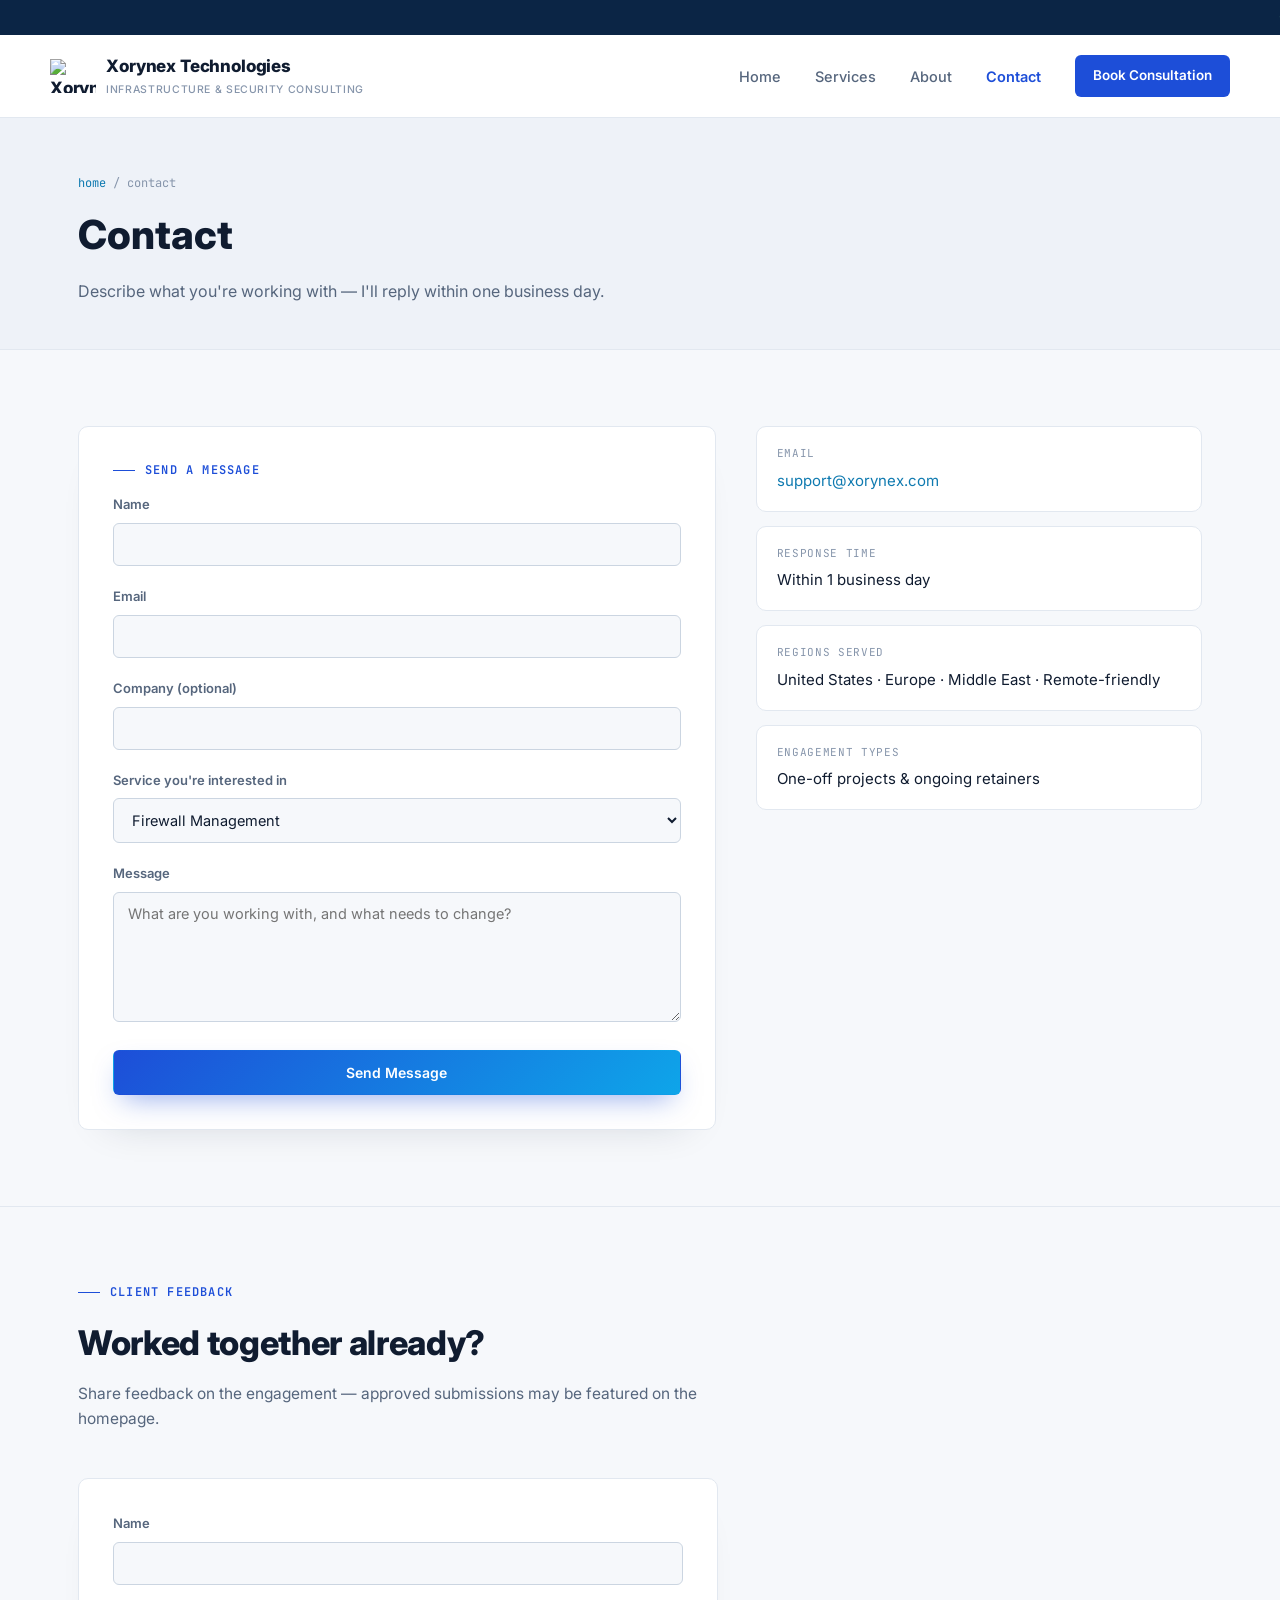
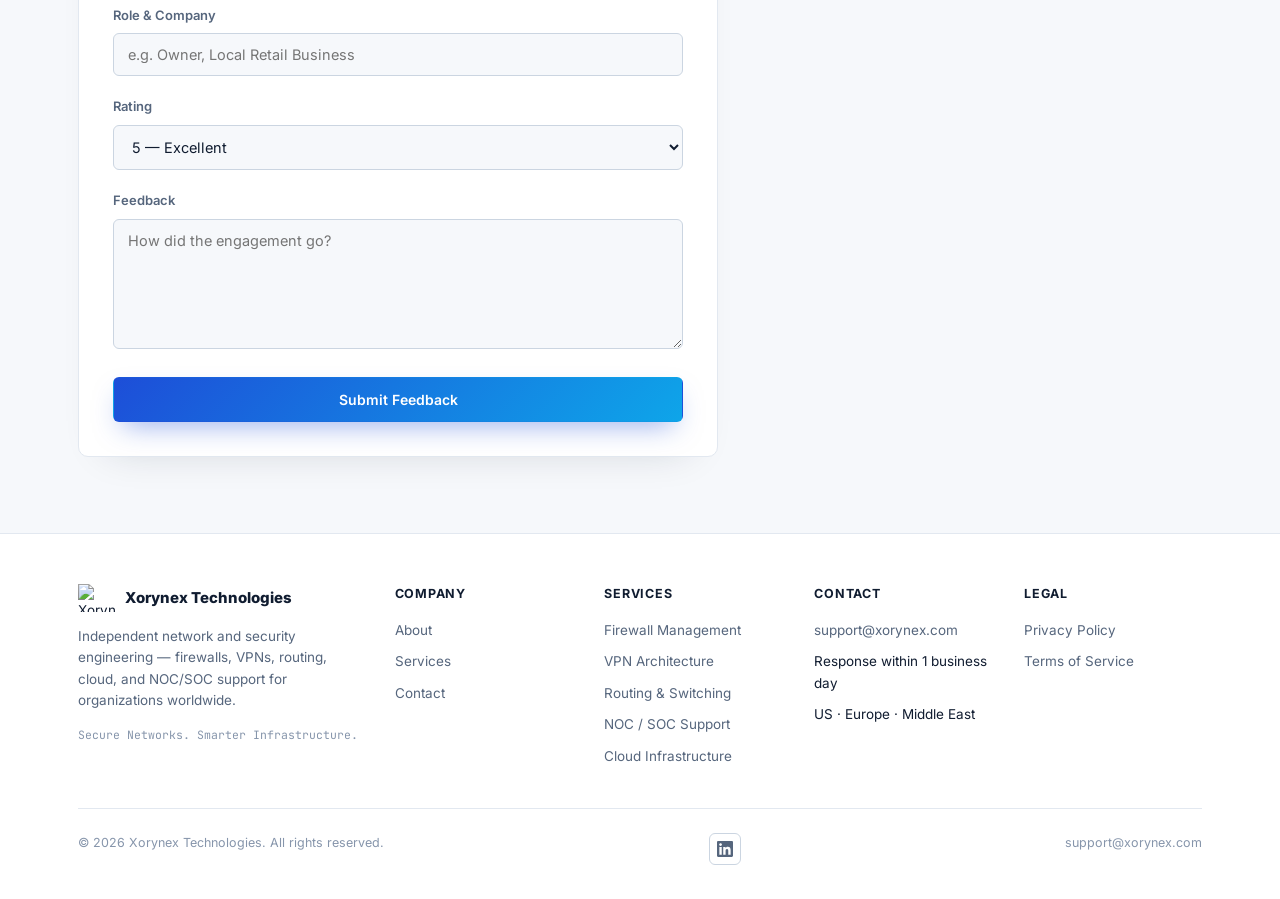
==== contact.html @ 92fcf486 "Add files via upload" ====
<!DOCTYPE html>
<html lang="en">
<head>
<meta charset="UTF-8">
<meta name="viewport" content="width=device-width, initial-scale=1.0">
<title>Contact — Xorynex Technologies</title>
<meta name="description" content="Get in touch with Xorynex Technologies for firewall, VPN, routing, NOC/SOC, or cloud infrastructure work. Reach support@xorynex.com or use the form below.">
<link rel="stylesheet" href="style.css">

<!-- Favicons -->
<link rel="icon" href="/favicon.ico" sizes="any">
<link rel="icon" type="image/png" sizes="32x32" href="/favicon-32.png">
<link rel="icon" type="image/png" sizes="16x16" href="/favicon-16.png">
<link rel="apple-touch-icon" href="/apple-touch-icon.png">
<link rel="icon" type="image/png" sizes="192x192" href="/icon-192.png">
<link rel="manifest" href="/site.webmanifest">
<meta name="theme-color" content="#0b2545">

<!-- SEO -->
<link rel="canonical" href="https://xorynex.com/contact">
<meta name="robots" content="index, follow">

<!-- Open Graph -->
<meta property="og:type" content="website">
<meta property="og:site_name" content="Xorynex Technologies">
<meta property="og:url" content="https://xorynex.com/contact">
<meta property="og:title" content="Contact — Xorynex Technologies">
<meta property="og:description" content="Get in touch with Xorynex Technologies for firewall, VPN, routing, NOC/SOC, or cloud infrastructure work. Reach support@xorynex.com or use the form below.">
<meta property="og:image" content="https://xorynex.com/og-image.jpg">
<meta property="og:image:width" content="1200">
<meta property="og:image:height" content="630">

<!-- Twitter -->
<meta name="twitter:card" content="summary_large_image">
<meta name="twitter:title" content="Contact — Xorynex Technologies">
<meta name="twitter:description" content="Get in touch with Xorynex Technologies for firewall, VPN, routing, NOC/SOC, or cloud infrastructure work. Reach support@xorynex.com or use the form below.">
<meta name="twitter:image" content="https://xorynex.com/og-image.jpg">
</head>
<body>

<div class="ticker">
  <div class="ticker__track">
    <span class="ok">● firewall.policy: enforced</span>
    <span class="data">vpn.tunnels: monitored</span>
    <span class="ok">● noc.monitoring: online</span>
    <span class="warn">soc.alerts: triaged</span>
    <span class="ok">● status: accepting new engagements</span>
    <span class="ok">● firewall.policy: enforced</span>
    <span class="data">vpn.tunnels: monitored</span>
  </div>
</div>

<header class="site">
  <div class="wrap nav">
    <a href="/" class="brand">
      <img class="brand__logo" src="/logo-icon.png" alt="Xorynex Technologies logo" width="34" height="25">
      <span>Xorynex Technologies<small>Infrastructure &amp; Security Consulting</small></span>
    </a>
    <nav class="nav__links">
      <a href="/">Home</a>
      <a href="/services">Services</a>
      <a href="/about">About</a>
      <a href="/contact" class="current">Contact</a>
      <a href="/contact" class="nav__cta">Book Consultation</a>
    </nav>
    <button class="nav__toggle" aria-label="Toggle menu">☰ menu</button>
  </div>
</header>

<main>
  <div class="page-header">
    <div class="wrap">
      <div class="breadcrumb"><a href="/">home</a> / contact</div>
      <h1>Contact</h1>
      <p>Describe what you're working with — I'll reply within one business day.</p>
    </div>
  </div>

  <section>
    <div class="wrap" style="display:grid; grid-template-columns: 1fr 0.7fr; gap:40px; align-items:start;">

      <div class="form-panel reveal">
        <div class="eyebrow">Send a Message</div>
        <form id="contact-form">
          <input type="hidden" name="access_key" value="2329d1e7-592a-43e1-8258-a40bec9cb77d">
          <input type="hidden" name="subject" value="New inquiry from Xorynex Technologies website">
          <input type="checkbox" name="botcheck" style="display:none;">

          <div class="field">
            <label for="name">Name</label>
            <input type="text" id="name" name="name" required>
          </div>
          <div class="field">
            <label for="email">Email</label>
            <input type="email" id="email" name="email" required>
          </div>
          <div class="field">
            <label for="company">Company (optional)</label>
            <input type="text" id="company" name="company">
          </div>
          <div class="field">
            <label for="service">Service you're interested in</label>
            <select id="service" name="service">
              <option>Firewall Management</option>
              <option>VPN Architecture</option>
              <option>Routing &amp; Switching</option>
              <option>NOC / SOC Support</option>
              <option>Cloud Infrastructure</option>
              <option>Ongoing Consulting</option>
              <option>Not sure yet</option>
            </select>
          </div>
          <div class="field">
            <label for="message">Message</label>
            <textarea id="message" name="message" required placeholder="What are you working with, and what needs to change?"></textarea>
          </div>
          <button type="submit" class="btn btn--primary" style="width:100%; justify-content:center;">Send Message</button>
          <div id="form-status" class="form-status"></div>
        </form>
      </div>

      <div class="contact-meta reveal">
        <div class="item">
          <div class="k">Email</div>
          <div class="v"><a href="mailto:support@xorynex.com">support@xorynex.com</a></div>
        </div>
        <div class="item">
          <div class="k">Response Time</div>
          <div class="v">Within 1 business day</div>
        </div>
        <div class="item">
          <div class="k">Regions Served</div>
          <div class="v">United States · Europe · Middle East · Remote-friendly</div>
        </div>
        <div class="item">
          <div class="k">Engagement Types</div>
          <div class="v">One-off projects &amp; ongoing retainers</div>
        </div>
      </div>

    </div>
  </section>

  <section style="border-bottom:none;">
    <div class="wrap">
      <div class="section-head reveal">
        <div class="eyebrow">Client Feedback</div>
        <h2>Worked together already?</h2>
        <p>Share feedback on the engagement — approved submissions may be featured on the homepage.</p>
      </div>

      <div class="form-panel reveal" style="max-width:640px;">
        <form id="feedback-form">
          <input type="hidden" name="access_key" value="9aaf981c-e209-4057-a629-32a9d50fcb511">
          <input type="hidden" name="subject" value="New client feedback — Xorynex Technologies website">
          <input type="checkbox" name="botcheck" style="display:none;">

          <div class="field">
            <label for="fb-name">Name</label>
            <input type="text" id="fb-name" name="name" required>
          </div>
          <div class="field">
            <label for="fb-role">Role &amp; Company</label>
            <input type="text" id="fb-role" name="role_company" placeholder="e.g. Owner, Local Retail Business">
          </div>
          <div class="field">
            <label for="fb-rating">Rating</label>
            <select id="fb-rating" name="rating">
              <option>5 — Excellent</option>
              <option>4 — Good</option>
              <option>3 — Average</option>
              <option>2 — Below expectations</option>
              <option>1 — Poor</option>
            </select>
          </div>
          <div class="field">
            <label for="fb-message">Feedback</label>
            <textarea id="fb-message" name="feedback" required placeholder="How did the engagement go?"></textarea>
          </div>
          <button type="submit" class="btn btn--primary" style="width:100%; justify-content:center;">Submit Feedback</button>
          <div id="feedback-status" class="form-status"></div>
        </form>
      </div>
    </div>
  </section>

</main>

<footer class="site">
  <div class="wrap">
    <div class="footer__grid">
      <div class="footer__col">
        <div class="footer__brand">
          <img src="/logo-icon.png" alt="Xorynex Technologies logo" width="28" height="21">
          <span>Xorynex Technologies</span>
        </div>
        <p>Independent network and security engineering — firewalls, VPNs, routing, cloud, and NOC/SOC support for organizations worldwide.</p>
        <div class="footer__meta-line" style="margin-top:14px;">Secure Networks. Smarter Infrastructure.</div>
      </div>
      <div class="footer__col">
        <h4>Company</h4>
        <ul>
          <li><a href="/about">About</a></li>
          <li><a href="/services">Services</a></li>
          <li><a href="/contact">Contact</a></li>
        </ul>
      </div>
      <div class="footer__col">
        <h4>Services</h4>
        <ul>
          <li><a href="/services#firewall">Firewall Management</a></li>
          <li><a href="/services#vpn">VPN Architecture</a></li>
          <li><a href="/services#routing">Routing &amp; Switching</a></li>
          <li><a href="/services#noc-soc">NOC / SOC Support</a></li>
          <li><a href="/services#cloud">Cloud Infrastructure</a></li>
        </ul>
      </div>
      <div class="footer__col">
        <h4>Contact</h4>
        <ul>
          <li><a href="mailto:support@xorynex.com">support@xorynex.com</a></li>
          <li>Response within 1 business day</li>
          <li>US &middot; Europe &middot; Middle East</li>
        </ul>
      </div>
      <div class="footer__col">
        <h4>Legal</h4>
        <ul>
          <li><a href="/privacy">Privacy Policy</a></li>
          <li><a href="/terms">Terms of Service</a></li>
        </ul>
      </div>
    </div>
    <div class="footer__bottom">
      <span>© 2026 Xorynex Technologies. All rights reserved.</span>
      <div class="footer__social">
        <a href="https://www.linkedin.com/company/xorynex-technologies" target="_blank" rel="noopener noreferrer" aria-label="LinkedIn">
          <svg viewBox="0 0 24 24" fill="currentColor">
            <path d="M20.447 20.452h-3.554v-5.569c0-1.328-.027-3.037-1.852-3.037-1.853 0-2.136 1.445-2.136 2.939v5.667H9.351V9h3.414v1.561h.046c.477-.9 1.637-1.85 3.37-1.85 3.601 0 4.267 2.37 4.267 5.455v6.286zM5.337 7.433c-1.144 0-2.063-.926-2.063-2.065 0-1.138.92-2.063 2.063-2.063 1.14 0 2.064.925 2.064 2.063 0 1.139-.925 2.065-2.064 2.065zm1.782 13.019H3.555V9h3.564v11.452zM22.225 0H1.771C.792 0 0 .774 0 1.729v20.542C0 23.227.792 24 1.771 24h20.451C23.2 24 24 23.227 24 22.271V1.729C24 .774 23.2 0 22.222 0h.003z"/>
          </svg>
        </a>
      </div>
      <span>support@xorynex.com</span>
    </div>
  </div>
</footer>

<script src="script.js"></script>
</body>
</html>
---- style.css ----
/* ==========================================================================
   Xorynex Technologies — Professional Trust Design System
   Clean, corporate, navy/blue palette for small business & freelance clients
   ========================================================================== */

@import url('https://fonts.googleapis.com/css2?family=JetBrains+Mono:wght@400;500;600;700&family=Inter:wght@400;500;600;700;800&display=swap');

:root {
  /* Color tokens — light, professional, navy/blue */
  --bg-void:      #f6f8fb;   /* page background */
  --bg-panel:     #ffffff;   /* card / panel background */
  --bg-panel-alt: #eef2f8;   /* secondary panel background */
  --bg-dark:      #0b2545;   /* deep navy, used sparingly (ticker, CTA band) */
  --bg-dark-alt:  #102c52;
  --line:         #e2e8f0;
  --line-bright:  #cbd5e1;
  --text-primary: #101c30;   /* near-navy body/heading text */
  --text-dim:     #56667d;
  --text-faint:   #8695ab;
  --text-on-dark: #eaf1fb;
  --text-on-dark-dim: #9fb3cf;
  --signal:       #1d4ed8;   /* primary brand blue — CTAs, links, accents */
  --signal-2:     #0ea5e9;   /* cyan accent — gradient partner to --signal */
  --signal-dim:   #dbe6fb;   /* light blue tint for success/accent backgrounds */
  --signal-deep:  #14345c;   /* deep navy accent for hovers/emphasis */
  --alert:        #b7791f;   /* warning accent, muted amber */
  --critical:     #c0362c;   /* muted red, used sparingly */
  --wire:         #0f7ab0;   /* secondary accent — links/data */

  --grad-brand: linear-gradient(135deg, var(--signal) 0%, var(--signal-2) 100%);
  --grad-dark: linear-gradient(160deg, #0d2c56 0%, #071a33 100%);
  --shadow-md: 0 16px 32px -20px rgba(16, 28, 48, 0.28);
  --shadow-lg: 0 32px 64px -28px rgba(16, 28, 48, 0.38);

  --font-mono: 'JetBrains Mono', ui-monospace, 'SFMono-Regular', monospace;
  --font-sans: 'Inter', -apple-system, BlinkMacSystemFont, sans-serif;

  --radius: 6px;
  --max-w: 1180px;
}

* { box-sizing: border-box; }

html { scroll-behavior: smooth; }

body {
  margin: 0;
  background: var(--bg-void);
  color: var(--text-primary);
  font-family: var(--font-sans);
  font-size: 16px;
  line-height: 1.6;
  -webkit-font-smoothing: antialiased;
}

a { color: inherit; text-decoration: none; }

img { max-width: 100%; display: block; }

.wrap {
  max-width: var(--max-w);
  margin: 0 auto;
  padding: 0 28px;
}

::selection { background: var(--signal-dim); color: var(--signal-deep); }

/* Reduced motion */
@media (prefers-reduced-motion: reduce) {
  * { animation-duration: 0.001ms !important; animation-iteration-count: 1 !important; transition-duration: 0.001ms !important; scroll-behavior: auto !important; }
}

/* Focus visibility */
a:focus-visible, button:focus-visible, input:focus-visible, textarea:focus-visible {
  outline: 2px solid var(--signal);
  outline-offset: 2px;
}

/* ==========================================================================
   Status ticker — restyled as a calm navy trust bar
   ========================================================================== */

.ticker {
  background: var(--bg-dark);
  overflow: hidden;
  white-space: nowrap;
  font-family: var(--font-mono);
  font-size: 12px;
  color: var(--text-on-dark-dim);
  padding: 8px 0;
}

.ticker__track {
  display: inline-block;
  padding-left: 100%;
  animation: ticker-scroll 42s linear infinite;
}

.ticker__track span { margin-right: 48px; }
.ticker__track span.ok   { color: #7fd4a8; }
.ticker__track span.warn { color: #e3b968; }
.ticker__track span.data { color: #8fc4ea; }

@keyframes ticker-scroll {
  0%   { transform: translateX(0); }
  100% { transform: translateX(-100%); }
}

/* ==========================================================================
   Header / Nav
   ========================================================================== */

header.site {
  border-bottom: 1px solid var(--line);
  background: rgba(255, 255, 255, 0.92);
  backdrop-filter: blur(6px);
  position: sticky;
  top: 0;
  z-index: 50;
}

.nav {
  display: flex;
  align-items: center;
  justify-content: space-between;
  padding: 18px 0;
}

.brand {
  display: flex;
  align-items: center;
  gap: 10px;
  font-family: var(--font-sans);
  font-weight: 800;
  font-size: 17px;
  letter-spacing: -0.01em;
  color: var(--text-primary);
}

.brand__dot {
  width: 9px;
  height: 9px;
  border-radius: 50%;
  background: var(--signal);
  flex-shrink: 0;
}

.brand__logo {
  height: 34px;
  width: auto;
  flex-shrink: 0;
  display: block;
}

.brand small {
  display: block;
  font-family: var(--font-sans);
  font-weight: 500;
  font-size: 10.5px;
  color: var(--text-faint);
  letter-spacing: 0.06em;
  text-transform: uppercase;
  margin-top: 2px;
}

.nav__links {
  display: flex;
  align-items: center;
  gap: 34px;
  font-family: var(--font-sans);
  font-weight: 500;
  font-size: 14.5px;
}

.nav__links a {
  color: var(--text-dim);
  transition: color 0.15s ease;
  position: relative;
}
.nav__links a:hover { color: var(--text-primary); }
.nav__links a.current { color: var(--signal); font-weight: 600; }

.nav__cta {
  font-family: var(--font-sans);
  font-size: 13.5px;
  font-weight: 600;
  color: #fff !important;
  background: var(--signal);
  padding: 10px 18px;
  border-radius: var(--radius);
  transition: background 0.15s ease;
}
.nav__cta:hover { background: var(--signal-deep); }

.nav__toggle {
  display: none;
  background: none;
  border: 1px solid var(--line-bright);
  color: var(--text-primary);
  border-radius: var(--radius);
  padding: 7px 10px;
  font-family: var(--font-sans);
  font-weight: 500;
  cursor: pointer;
}

@media (max-width: 820px) {
  .nav__links { display: none; }
  .nav__toggle { display: inline-block; }
  .nav__links.open {
    display: flex;
    flex-direction: column;
    position: absolute;
    top: 100%;
    left: 0;
    right: 0;
    background: var(--bg-panel);
    border-bottom: 1px solid var(--line);
    padding: 18px 28px;
    gap: 16px;
    z-index: 60;
    box-shadow: 0 12px 24px -12px rgba(16, 28, 48, 0.15);
  }
}

/* ==========================================================================
   Eyebrow / section labels
   ========================================================================== */

.eyebrow {
  font-family: var(--font-mono);
  font-size: 12px;
  color: var(--signal);
  letter-spacing: 0.1em;
  text-transform: uppercase;
  display: flex;
  align-items: center;
  gap: 10px;
  margin-bottom: 14px;
  font-weight: 600;
}

.eyebrow::before {
  content: '';
  width: 22px;
  height: 1px;
  background: var(--signal);
}

/* ==========================================================================
   Hero
   ========================================================================== */

.hero {
  padding: 110px 0 88px;
  border-bottom: 1px solid var(--line);
  position: relative;
  overflow: hidden;
  background:
    radial-gradient(700px 420px at 82% 12%, rgba(29, 78, 216, 0.07), transparent 60%),
    radial-gradient(500px 320px at 8% 90%, rgba(14, 165, 233, 0.06), transparent 60%);
}

.hero__grid {
  display: grid;
  grid-template-columns: 1.15fr 0.85fr;
  gap: 56px;
  align-items: center;
}

@media (max-width: 900px) {
  .hero__grid { grid-template-columns: 1fr; }
}

.hero h1 {
  font-family: var(--font-sans);
  font-size: clamp(32px, 5vw, 50px);
  line-height: 1.15;
  font-weight: 800;
  margin: 0 0 20px;
  letter-spacing: -0.02em;
  color: var(--text-primary);
}

.hero h1 .accent { color: var(--signal); }

.hero p.lead {
  font-size: 17px;
  color: var(--text-dim);
  max-width: 52ch;
  margin: 0 0 30px;
}

.btn-row { display: flex; gap: 14px; flex-wrap: wrap; }

.btn {
  font-family: var(--font-sans);
  font-size: 14px;
  font-weight: 600;
  padding: 13px 24px;
  border-radius: var(--radius);
  display: inline-flex;
  align-items: center;
  gap: 8px;
  cursor: pointer;
  border: 1px solid transparent;
  transition: transform 0.12s ease, background 0.12s ease, border-color 0.12s ease, color 0.12s ease;
}
.btn:hover { transform: translateY(-1px); }

.btn--primary { background: var(--grad-brand); color: #fff; box-shadow: 0 12px 28px -10px rgba(29, 78, 216, 0.5); border-color: transparent; }
.btn--primary:hover { box-shadow: 0 18px 36px -12px rgba(29, 78, 216, 0.6); filter: brightness(1.05); }

.btn--ghost {
  background: transparent;
  color: var(--text-primary);
  border-color: var(--line-bright);
}
.btn--ghost:hover { border-color: var(--signal); color: var(--signal); background: var(--signal-dim); }

/* Console panel graphic used in hero — restyled as a clean status card */
.console {
  background: var(--bg-panel);
  border: 1px solid var(--line);
  border-radius: 10px;
  overflow: hidden;
  box-shadow: 0 24px 48px -28px rgba(16, 28, 48, 0.22);
}

.console__bar {
  display: flex;
  align-items: center;
  gap: 7px;
  padding: 12px 16px;
  background: var(--bg-panel-alt);
  border-bottom: 1px solid var(--line);
}
.console__bar span {
  width: 9px; height: 9px; border-radius: 50%; background: var(--line-bright);
}
.console__bar .title {
  margin-left: 8px;
  font-family: var(--font-mono);
  font-size: 11.5px;
  color: var(--text-faint);
}

.console__body {
  padding: 20px 22px;
  font-family: var(--font-mono);
  font-size: 13px;
  color: var(--text-dim);
}
.console__body .row { display: flex; justify-content: space-between; padding: 8px 0; border-bottom: 1px dashed var(--line); }
.console__body .row:last-child { border-bottom: none; }
.console__body .row .k { color: var(--text-faint); }
.console__body .row .v.ok { color: var(--signal); font-weight: 600; }
.console__body .row .v.warn { color: var(--alert); }
.console__body .cursor-line { margin-top: 12px; color: var(--signal); font-weight: 600; }
.console__body .cursor-line::after {
  content: '_';
  animation: blink 1s step-end infinite;
}
@keyframes blink { 50% { opacity: 0; } }

/* ==========================================================================
   Sections generic
   ========================================================================== */

section { padding: 76px 0; border-bottom: 1px solid var(--line); }
section:last-of-type { border-bottom: none; }

.section-head { max-width: 640px; margin-bottom: 46px; }
.section-head h2 {
  font-family: var(--font-sans);
  font-size: clamp(24px, 3.4vw, 34px);
  margin: 0 0 12px;
  font-weight: 800;
  letter-spacing: -0.01em;
  color: var(--text-primary);
}
.section-head p { color: var(--text-dim); font-size: 15.5px; margin: 0; }

/* ==========================================================================
   Service cards
   ========================================================================== */

.grid-3 { display: grid; grid-template-columns: repeat(3, 1fr); gap: 20px; }
.grid-2 { display: grid; grid-template-columns: repeat(2, 1fr); gap: 20px; }

@media (max-width: 900px) { .grid-3 { grid-template-columns: 1fr 1fr; } }
@media (max-width: 620px) { .grid-3, .grid-2 { grid-template-columns: 1fr; } }

.card {
  background: var(--bg-panel);
  border: 1px solid var(--line);
  border-radius: 12px;
  padding: 30px 26px;
  transition: border-color 0.18s ease, transform 0.18s ease, box-shadow 0.18s ease;
}
.card:hover { border-color: var(--signal); transform: translateY(-4px); box-shadow: var(--shadow-md); }

.card__icon {
  width: 52px;
  height: 52px;
  border-radius: 12px;
  background: var(--grad-brand);
  display: flex;
  align-items: center;
  justify-content: center;
  margin-bottom: 18px;
  box-shadow: 0 10px 22px -10px rgba(29, 78, 216, 0.5);
}
.card__icon svg { width: 26px; height: 26px; stroke: #fff; fill: none; }

.card__index {
  font-family: var(--font-mono);
  font-size: 11px;
  color: var(--text-faint);
  margin-bottom: 14px;
  display: flex;
  align-items: center;
  gap: 8px;
}
.card__index .dot { width: 6px; height: 6px; border-radius: 50%; background: var(--signal); }

.card h3 {
  font-family: var(--font-sans);
  font-size: 18px;
  margin: 0 0 10px;
  font-weight: 700;
  color: var(--text-primary);
}

.card p { color: var(--text-dim); font-size: 14.5px; margin: 0 0 14px; }

.card ul {
  list-style: none;
  margin: 0;
  padding: 0;
  font-size: 13.5px;
  color: var(--text-dim);
  display: flex;
  flex-direction: column;
  gap: 6px;
}
.card ul li::before { content: '› '; color: var(--signal); font-family: var(--font-mono); font-weight: 600; }

.card a.more {
  display: inline-block;
  margin-top: 16px;
  font-family: var(--font-sans);
  font-size: 13.5px;
  font-weight: 600;
  color: var(--wire);
}
.card a.more:hover { text-decoration: underline; }

/* ==========================================================================
   Testimonials (client feedback log)
   ========================================================================== */

.log-entry {
  background: var(--bg-panel);
  border: 1px solid var(--line);
  border-left: 3px solid var(--signal);
  border-radius: 8px;
  padding: 22px 24px;
  margin-bottom: 16px;
}

.log-entry__meta {
  font-family: var(--font-mono);
  font-size: 11.5px;
  color: var(--text-faint);
  display: flex;
  justify-content: space-between;
  margin-bottom: 12px;
  flex-wrap: wrap;
  gap: 8px;
}
.log-entry__meta .status { color: var(--signal); font-weight: 600; }

.log-entry p.quote {
  font-size: 15px;
  color: var(--text-primary);
  margin: 0 0 12px;
  line-height: 1.65;
}

.log-entry__author {
  font-family: var(--font-sans);
  font-size: 13px;
  color: var(--text-dim);
}
.log-entry__author strong { color: var(--text-primary); }

/* ==========================================================================
   Scenario cards (Example Engagements) — icon-fronted card grid
   ========================================================================== */

.scenario-grid {
  display: grid;
  grid-template-columns: repeat(3, 1fr);
  gap: 20px;
}
@media (max-width: 900px) { .scenario-grid { grid-template-columns: 1fr; } }

.scenario-card {
  background: var(--bg-panel);
  border: 1px solid var(--line);
  border-left: 3px solid var(--signal);
  border-radius: 10px;
  padding: 26px 24px;
  margin-bottom: 0;
  transition: border-color 0.15s ease, transform 0.15s ease, box-shadow 0.15s ease;
}
.scenario-card:hover {
  transform: translateY(-2px);
  box-shadow: 0 16px 32px -22px rgba(16, 28, 48, 0.25);
}

.scenario-card__top {
  display: flex;
  align-items: flex-start;
  justify-content: space-between;
  margin-bottom: 16px;
}

.scenario-icon {
  width: 44px;
  height: 44px;
  border-radius: 10px;
  background: var(--signal-dim);
  display: flex;
  align-items: center;
  justify-content: center;
  flex-shrink: 0;
  color: var(--signal);
}
.scenario-icon svg { width: 22px; height: 22px; }

.scenario-card .log-entry__meta { margin-bottom: 12px; }

.placeholder-tag {
  display: inline-block;
  font-family: var(--font-mono);
  font-size: 10px;
  color: var(--alert);
  border: 1px solid var(--alert);
  border-radius: 3px;
  padding: 2px 6px;
  margin-left: 8px;
  vertical-align: middle;
  letter-spacing: 0.04em;
}

/* ==========================================================================
   Stats strip
   ========================================================================== */

.stats {
  display: grid;
  grid-template-columns: repeat(4, 1fr);
  border: 1px solid var(--line);
  border-radius: 10px;
  overflow: hidden;
}
@media (max-width: 700px) { .stats { grid-template-columns: 1fr 1fr; } }

.stat {
  padding: 26px 20px;
  border-right: 1px solid var(--line);
  background: var(--bg-panel);
}
.stat:last-child { border-right: none; }
.stat .num {
  font-family: var(--font-sans);
  font-size: 34px;
  font-weight: 800;
  background: var(--grad-brand);
  -webkit-background-clip: text;
  background-clip: text;
  color: transparent;
}
.stat .label {
  font-size: 12.5px;
  color: var(--text-faint);
  margin-top: 6px;
  text-transform: uppercase;
  letter-spacing: 0.04em;
}

/* ==========================================================================
   Forms
   ========================================================================== */

.form-panel {
  background: var(--bg-panel);
  border: 1px solid var(--line);
  border-radius: 10px;
  padding: 34px;
  box-shadow: 0 20px 40px -30px rgba(16, 28, 48, 0.2);
}

.field { margin-bottom: 20px; }
.field label {
  display: block;
  font-family: var(--font-sans);
  font-size: 13px;
  font-weight: 600;
  color: var(--text-dim);
  margin-bottom: 8px;
}
.field input, .field textarea, .field select {
  width: 100%;
  background: var(--bg-void);
  border: 1px solid var(--line-bright);
  border-radius: var(--radius);
  color: var(--text-primary);
  font-family: var(--font-sans);
  font-size: 14.5px;
  padding: 12px 14px;
  transition: border-color 0.15s ease, box-shadow 0.15s ease;
}
.field input:focus, .field textarea:focus, .field select:focus {
  border-color: var(--signal);
  box-shadow: 0 0 0 3px var(--signal-dim);
  outline: none;
}
.field textarea { resize: vertical; min-height: 130px; }

.form-status {
  font-family: var(--font-sans);
  font-size: 13.5px;
  margin-top: 16px;
  display: none;
  padding: 12px 14px;
  border-radius: var(--radius);
}
.form-status.show { display: block; }
.form-status.ok { background: var(--signal-dim); border: 1px solid #b7cef3; color: var(--signal-deep); }
.form-status.err { background: #fbe9e7; border: 1px solid #eab3ab; color: var(--critical); }

/* ==========================================================================
   Contact info cards
   ========================================================================== */

.contact-meta { display: flex; flex-direction: column; gap: 14px; }
.contact-meta .item {
  border: 1px solid var(--line);
  border-radius: 10px;
  padding: 18px 20px;
  background: var(--bg-panel);
}
.contact-meta .item .k {
  font-family: var(--font-mono);
  font-size: 11px;
  color: var(--text-faint);
  text-transform: uppercase;
  letter-spacing: 0.06em;
  margin-bottom: 6px;
}
.contact-meta .item .v { font-size: 15px; color: var(--text-primary); }
.contact-meta .item .v a { color: var(--wire); }

/* ==========================================================================
   CTA band
   ========================================================================== */

.cta-band {
  text-align: center;
  padding: 70px 0;
  background: var(--bg-dark);
  color: var(--text-on-dark);
}
.cta-band h2 {
  font-family: var(--font-sans);
  font-size: clamp(24px, 3.6vw, 36px);
  margin: 0 0 14px;
  font-weight: 800;
  color: #fff;
}
.cta-band p { color: var(--text-on-dark-dim); margin: 0 0 28px; }
.cta-band .btn-row { justify-content: center; }
.cta-band .btn--primary { background: #fff; color: var(--signal-deep); box-shadow: none; }
.cta-band .btn--primary:hover { background: var(--signal-dim); }
.cta-band .btn--ghost:hover { background: rgba(255,255,255,0.12); border-color: #fff; color: #fff; }

/* ==========================================================================
   Footer
   ========================================================================== */

footer.site {
  padding: 50px 0 34px;
  font-size: 13.5px;
  background: var(--bg-panel);
  border-top: 1px solid var(--line);
}
.footer__grid {
  display: grid;
  grid-template-columns: 1.6fr 1fr 1fr 1fr 1fr;
  gap: 32px;
  margin-bottom: 40px;
}
@media (max-width: 900px) { .footer__grid { grid-template-columns: 1fr 1fr 1fr; } }
@media (max-width: 620px) { .footer__grid { grid-template-columns: 1fr 1fr; } }

.footer__col h4 {
  font-family: var(--font-sans);
  font-size: 12.5px;
  color: var(--text-primary);
  font-weight: 700;
  text-transform: uppercase;
  letter-spacing: 0.06em;
  margin: 0 0 16px;
}
.footer__col ul { list-style: none; margin: 0; padding: 0; display: flex; flex-direction: column; gap: 10px; }
.footer__col a { color: var(--text-dim); }
.footer__col a:hover { color: var(--signal); }
.footer__col p { color: var(--text-dim); font-size: 13.5px; margin: 0; max-width: 32ch; }

.footer__bottom {
  border-top: 1px solid var(--line);
  padding-top: 24px;
  display: flex;
  justify-content: space-between;
  flex-wrap: wrap;
  gap: 12px;
  color: var(--text-faint);
  font-family: var(--font-sans);
  font-size: 12.5px;
}

/* ==========================================================================
   Page header (interior pages)
   ========================================================================== */

.page-header {
  padding: 56px 0 44px;
  border-bottom: 1px solid var(--line);
  background: var(--bg-panel-alt);
}
.page-header h1 {
  font-family: var(--font-sans);
  font-size: clamp(28px, 4vw, 40px);
  margin: 10px 0 12px;
  font-weight: 800;
  color: var(--text-primary);
}
.page-header p { color: var(--text-dim); max-width: 60ch; margin: 0; }
.breadcrumb {
  font-family: var(--font-mono);
  font-size: 12px;
  color: var(--text-faint);
}
.breadcrumb a { color: var(--wire); }

/* fade-in on scroll */
.reveal {
  opacity: 0;
  transform: translateY(14px);
  transition: opacity 0.5s ease, transform 0.5s ease;
}
.reveal.in { opacity: 1; transform: translateY(0); }

/* ==========================================================================
   Footer social icons
   ========================================================================== */

.footer__social {
  display: flex;
  align-items: center;
  gap: 14px;
}
.footer__social a {
  display: inline-flex;
  align-items: center;
  justify-content: center;
  width: 32px;
  height: 32px;
  border: 1px solid var(--line-bright);
  border-radius: var(--radius);
  color: var(--text-dim);
  transition: color 0.15s ease, border-color 0.15s ease;
}
.footer__social a:hover { color: var(--signal); border-color: var(--signal); }
.footer__social svg { width: 16px; height: 16px; }

/* ==========================================================================
   Plain-language / small-business section
   ========================================================================== */

.plain-panel {
  background: var(--bg-panel);
  border: 1px solid var(--line);
  border-radius: 12px;
  padding: 40px;
  box-shadow: 0 24px 48px -32px rgba(16, 28, 48, 0.2);
}
@media (max-width: 620px) { .plain-panel { padding: 26px; } }

.plain-panel h2 {
  font-family: var(--font-sans);
  font-size: clamp(22px, 3.2vw, 30px);
  font-weight: 800;
  margin: 0 0 14px;
  color: var(--text-primary);
}
.plain-panel p.intro {
  font-family: var(--font-sans);
  font-size: 16px;
  color: var(--text-dim);
  max-width: 62ch;
  margin: 0 0 28px;
}
.plain-grid {
  display: grid;
  grid-template-columns: repeat(3, 1fr);
  gap: 20px;
}
@media (max-width: 780px) { .plain-grid { grid-template-columns: 1fr; } }

.plain-item {
  background: var(--bg-void);
  border: 1px solid var(--line);
  border-radius: 8px;
  padding: 20px;
}
.plain-item .q {
  font-family: var(--font-sans);
  font-size: 15px;
  font-weight: 600;
  color: var(--text-primary);
  margin: 0 0 8px;
}
.plain-item p {
  font-family: var(--font-sans);
  font-size: 14px;
  color: var(--text-dim);
  margin: 0;
}

.example-tag {
  display: inline-block;
  font-family: var(--font-mono);
  font-size: 10px;
  color: var(--wire);
  border: 1px solid var(--wire);
  border-radius: 3px;
  padding: 2px 6px;
  margin-left: 8px;
  vertical-align: middle;
  letter-spacing: 0.04em;
}

/* ==========================================================================
   Accessibility — skip link
   ========================================================================== */

.skip-link {
  position: absolute;
  top: -48px;
  left: 12px;
  background: var(--signal);
  color: #fff;
  padding: 10px 16px;
  border-radius: var(--radius);
  font-family: var(--font-sans);
  font-weight: 600;
  font-size: 13.5px;
  z-index: 100;
  transition: top 0.15s ease;
}
.skip-link:focus { top: 12px; }

/* ==========================================================================
   Hero visual — network topology illustration
   ========================================================================== */

.hero__visual {
  position: relative;
}
.hero__visual svg { width: 100%; height: auto; display: block; }
.hero__visual .pulse {
  animation: node-pulse 2.6s ease-in-out infinite;
  transform-origin: center;
}
.hero__visual .pulse:nth-child(2) { animation-delay: 0.4s; }
.hero__visual .pulse:nth-child(3) { animation-delay: 0.8s; }
.hero__visual .flow { stroke-dasharray: 6 8; animation: flow-move 3.5s linear infinite; }

@keyframes node-pulse {
  0%, 100% { opacity: 0.55; }
  50% { opacity: 1; }
}
@keyframes flow-move {
  to { stroke-dashoffset: -140; }
}
@media (prefers-reduced-motion: reduce) {
  .hero__visual .pulse, .hero__visual .flow { animation: none !important; }
}

/* ==========================================================================
   Technology badge strip
   ========================================================================== */

.badge-strip-wrap {
  padding: 40px 0;
  border-bottom: 1px solid var(--line);
  background: var(--bg-panel-alt);
}
.badge-strip-label {
  text-align: center;
  font-family: var(--font-mono);
  font-size: 11.5px;
  letter-spacing: 0.12em;
  text-transform: uppercase;
  color: var(--text-faint);
  margin-bottom: 22px;
}
.badge-strip {
  display: flex;
  flex-wrap: wrap;
  justify-content: center;
  align-items: center;
  gap: 14px 12px;
}
.badge-strip__item {
  font-family: var(--font-sans);
  font-weight: 700;
  font-size: 14.5px;
  letter-spacing: -0.01em;
  color: var(--text-dim);
  background: var(--bg-panel);
  border: 1px solid var(--line);
  border-radius: 8px;
  padding: 10px 18px;
  transition: color 0.15s ease, border-color 0.15s ease, transform 0.15s ease;
}
.badge-strip__item:hover { color: var(--signal); border-color: var(--signal); transform: translateY(-2px); }

/* ==========================================================================
   Why Choose Xorynex
   ========================================================================== */

.why-grid {
  display: grid;
  grid-template-columns: repeat(3, 1fr);
  gap: 22px;
}
@media (max-width: 900px) { .why-grid { grid-template-columns: 1fr 1fr; } }
@media (max-width: 620px) { .why-grid { grid-template-columns: 1fr; } }

.why-card {
  padding: 8px 4px;
}
.why-card__icon {
  width: 46px;
  height: 46px;
  border-radius: 10px;
  background: var(--signal-dim);
  display: flex;
  align-items: center;
  justify-content: center;
  margin-bottom: 16px;
}
.why-card__icon svg { width: 24px; height: 24px; stroke: var(--signal); fill: none; }
.why-card h3 {
  font-family: var(--font-sans);
  font-size: 17px;
  font-weight: 700;
  color: var(--text-primary);
  margin: 0 0 8px;
}
.why-card p { font-size: 14.5px; color: var(--text-dim); margin: 0; }

/* ==========================================================================
   Engagement process strip
   ========================================================================== */

.process-strip {
  display: grid;
  grid-template-columns: repeat(5, 1fr);
  gap: 0;
  position: relative;
}
@media (max-width: 900px) { .process-strip { grid-template-columns: 1fr 1fr; gap: 24px; } }
@media (max-width: 560px) { .process-strip { grid-template-columns: 1fr; } }

.process-step {
  padding: 0 18px 0 0;
  position: relative;
}
.process-step:not(:last-child)::after {
  content: '';
  position: absolute;
  top: 23px;
  right: 0;
  width: 18px;
  height: 1px;
  background: var(--line-bright);
}
@media (max-width: 900px) { .process-step:not(:last-child)::after { display: none; } }

.process-step__num {
  width: 46px;
  height: 46px;
  border-radius: 50%;
  background: var(--grad-brand);
  color: #fff;
  font-family: var(--font-mono);
  font-weight: 700;
  font-size: 15px;
  display: flex;
  align-items: center;
  justify-content: center;
  margin-bottom: 16px;
  box-shadow: 0 10px 22px -10px rgba(29, 78, 216, 0.5);
}
.process-step h3 {
  font-family: var(--font-sans);
  font-size: 15.5px;
  font-weight: 700;
  color: var(--text-primary);
  margin: 0 0 8px;
}
.process-step p { font-size: 13.5px; color: var(--text-dim); margin: 0; line-height: 1.6; }

/* ==========================================================================
   Industries grid
   ========================================================================== */

.industry-grid {
  display: grid;
  grid-template-columns: repeat(6, 1fr);
  gap: 14px;
}
@media (max-width: 900px) { .industry-grid { grid-template-columns: repeat(3, 1fr); } }
@media (max-width: 560px) { .industry-grid { grid-template-columns: repeat(2, 1fr); } }

.industry-item {
  background: var(--bg-panel);
  border: 1px solid var(--line);
  border-radius: 10px;
  padding: 20px 14px;
  text-align: center;
  transition: border-color 0.15s ease, transform 0.15s ease;
}
.industry-item:hover { border-color: var(--signal); transform: translateY(-3px); }
.industry-item svg { width: 26px; height: 26px; stroke: var(--signal); fill: none; margin: 0 auto 10px; display: block; }
.industry-item span { font-family: var(--font-sans); font-size: 12.5px; font-weight: 600; color: var(--text-dim); }

/* ==========================================================================
   Section eyebrow on dark backgrounds
   ========================================================================== */

.eyebrow--on-dark { color: var(--text-on-dark-dim); }
.eyebrow--on-dark::before { background: var(--signal-2); }

/* ==========================================================================
   Footer brand lockup + contact line
   ========================================================================== */

.footer__brand {
  display: flex;
  align-items: center;
  gap: 10px;
  margin-bottom: 14px;
}
.footer__brand img { height: 28px; width: auto; }
.footer__brand span {
  font-family: var(--font-sans);
  font-weight: 800;
  font-size: 15px;
  color: var(--text-primary);
}
.footer__meta-line {
  font-family: var(--font-mono);
  font-size: 11.5px;
  color: var(--text-faint);
}
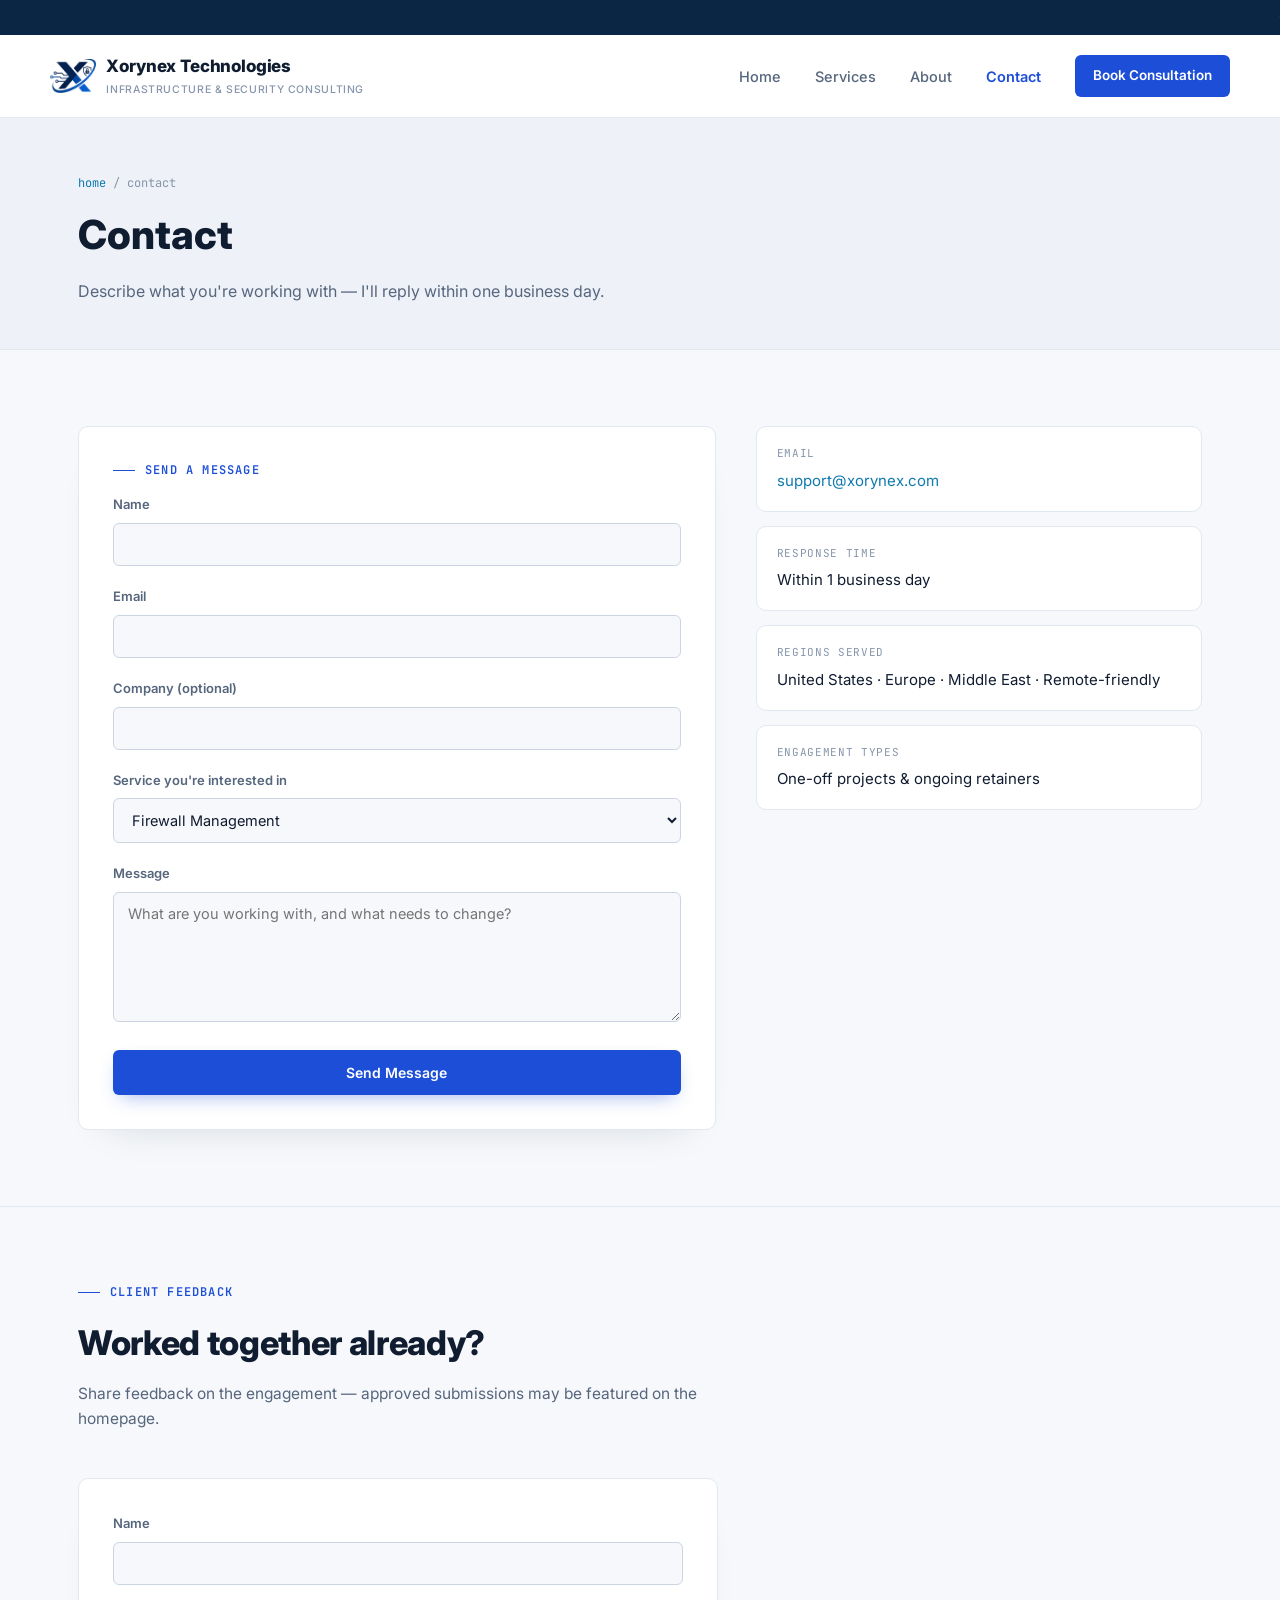
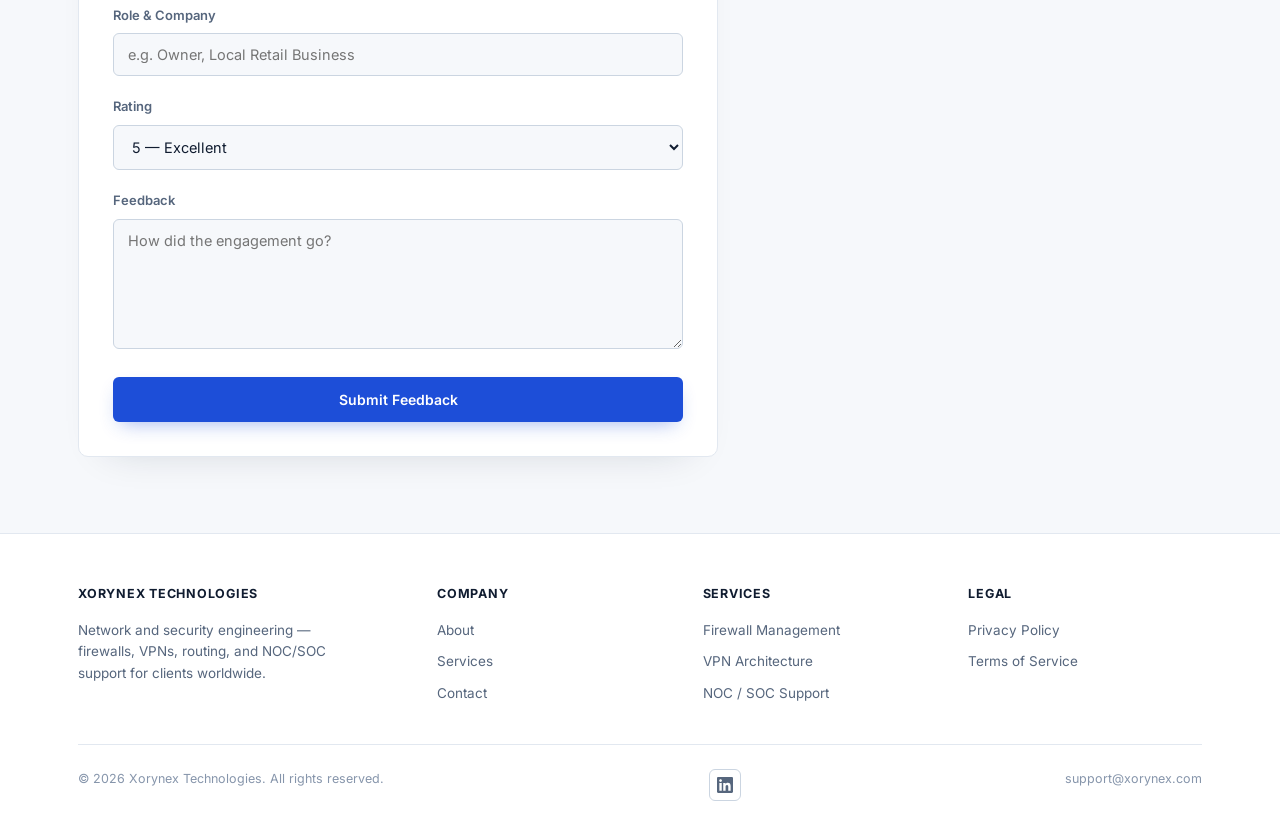
==== commit 40eb5c73: "Add files via upload" ====
--- a/contact.html
+++ b/contact.html
@@ -190,12 +190,8 @@
   <div class="wrap">
     <div class="footer__grid">
       <div class="footer__col">
-        <div class="footer__brand">
-          <img src="/logo-icon.png" alt="Xorynex Technologies logo" width="28" height="21">
-          <span>Xorynex Technologies</span>
-        </div>
-        <p>Independent network and security engineering — firewalls, VPNs, routing, cloud, and NOC/SOC support for organizations worldwide.</p>
-        <div class="footer__meta-line" style="margin-top:14px;">Secure Networks. Smarter Infrastructure.</div>
+        <h4>Xorynex Technologies</h4>
+        <p>Network and security engineering — firewalls, VPNs, routing, and NOC/SOC support for clients worldwide.</p>
       </div>
       <div class="footer__col">
         <h4>Company</h4>
@@ -210,17 +206,7 @@
         <ul>
           <li><a href="/services#firewall">Firewall Management</a></li>
           <li><a href="/services#vpn">VPN Architecture</a></li>
-          <li><a href="/services#routing">Routing &amp; Switching</a></li>
           <li><a href="/services#noc-soc">NOC / SOC Support</a></li>
-          <li><a href="/services#cloud">Cloud Infrastructure</a></li>
-        </ul>
-      </div>
-      <div class="footer__col">
-        <h4>Contact</h4>
-        <ul>
-          <li><a href="mailto:support@xorynex.com">support@xorynex.com</a></li>
-          <li>Response within 1 business day</li>
-          <li>US &middot; Europe &middot; Middle East</li>
         </ul>
       </div>
       <div class="footer__col">
--- a/style.css
+++ b/style.css
@@ -20,17 +20,11 @@
   --text-on-dark: #eaf1fb;
   --text-on-dark-dim: #9fb3cf;
   --signal:       #1d4ed8;   /* primary brand blue — CTAs, links, accents */
-  --signal-2:     #0ea5e9;   /* cyan accent — gradient partner to --signal */
   --signal-dim:   #dbe6fb;   /* light blue tint for success/accent backgrounds */
   --signal-deep:  #14345c;   /* deep navy accent for hovers/emphasis */
   --alert:        #b7791f;   /* warning accent, muted amber */
   --critical:     #c0362c;   /* muted red, used sparingly */
   --wire:         #0f7ab0;   /* secondary accent — links/data */
-
-  --grad-brand: linear-gradient(135deg, var(--signal) 0%, var(--signal-2) 100%);
-  --grad-dark: linear-gradient(160deg, #0d2c56 0%, #071a33 100%);
-  --shadow-md: 0 16px 32px -20px rgba(16, 28, 48, 0.28);
-  --shadow-lg: 0 32px 64px -28px rgba(16, 28, 48, 0.38);
 
   --font-mono: 'JetBrains Mono', ui-monospace, 'SFMono-Regular', monospace;
   --font-sans: 'Inter', -apple-system, BlinkMacSystemFont, sans-serif;
@@ -252,13 +246,8 @@
    ========================================================================== */
 
 .hero {
-  padding: 110px 0 88px;
+  padding: 88px 0 72px;
   border-bottom: 1px solid var(--line);
-  position: relative;
-  overflow: hidden;
-  background:
-    radial-gradient(700px 420px at 82% 12%, rgba(29, 78, 216, 0.07), transparent 60%),
-    radial-gradient(500px 320px at 8% 90%, rgba(14, 165, 233, 0.06), transparent 60%);
 }
 
 .hero__grid {
@@ -308,15 +297,15 @@
 }
 .btn:hover { transform: translateY(-1px); }
 
-.btn--primary { background: var(--grad-brand); color: #fff; box-shadow: 0 12px 28px -10px rgba(29, 78, 216, 0.5); border-color: transparent; }
-.btn--primary:hover { box-shadow: 0 18px 36px -12px rgba(29, 78, 216, 0.6); filter: brightness(1.05); }
+.btn--primary { background: var(--signal); color: #fff; box-shadow: 0 8px 20px -8px rgba(29, 78, 216, 0.45); }
+.btn--primary:hover { background: var(--signal-deep); }
 
 .btn--ghost {
   background: transparent;
   color: var(--text-primary);
   border-color: var(--line-bright);
 }
-.btn--ghost:hover { border-color: var(--signal); color: var(--signal); background: var(--signal-dim); }
+.btn--ghost:hover { border-color: var(--signal); color: var(--signal); }
 
 /* Console panel graphic used in hero — restyled as a clean status card */
 .console {
@@ -394,24 +383,11 @@
 .card {
   background: var(--bg-panel);
   border: 1px solid var(--line);
-  border-radius: 12px;
-  padding: 30px 26px;
-  transition: border-color 0.18s ease, transform 0.18s ease, box-shadow 0.18s ease;
-}
-.card:hover { border-color: var(--signal); transform: translateY(-4px); box-shadow: var(--shadow-md); }
-
-.card__icon {
-  width: 52px;
-  height: 52px;
-  border-radius: 12px;
-  background: var(--grad-brand);
-  display: flex;
-  align-items: center;
-  justify-content: center;
-  margin-bottom: 18px;
-  box-shadow: 0 10px 22px -10px rgba(29, 78, 216, 0.5);
-}
-.card__icon svg { width: 26px; height: 26px; stroke: #fff; fill: none; }
+  border-radius: 10px;
+  padding: 26px 24px;
+  transition: border-color 0.15s ease, transform 0.15s ease, box-shadow 0.15s ease;
+}
+.card:hover { border-color: var(--signal); transform: translateY(-2px); box-shadow: 0 16px 32px -22px rgba(16, 28, 48, 0.25); }
 
 .card__index {
   font-family: var(--font-mono);
@@ -576,12 +552,9 @@
 .stat:last-child { border-right: none; }
 .stat .num {
   font-family: var(--font-sans);
-  font-size: 34px;
+  font-size: 30px;
   font-weight: 800;
-  background: var(--grad-brand);
-  -webkit-background-clip: text;
-  background-clip: text;
-  color: transparent;
+  color: var(--signal);
 }
 .stat .label {
   font-size: 12.5px;
@@ -685,7 +658,6 @@
 .cta-band .btn-row { justify-content: center; }
 .cta-band .btn--primary { background: #fff; color: var(--signal-deep); box-shadow: none; }
 .cta-band .btn--primary:hover { background: var(--signal-dim); }
-.cta-band .btn--ghost:hover { background: rgba(255,255,255,0.12); border-color: #fff; color: #fff; }
 
 /* ==========================================================================
    Footer
@@ -699,12 +671,11 @@
 }
 .footer__grid {
   display: grid;
-  grid-template-columns: 1.6fr 1fr 1fr 1fr 1fr;
+  grid-template-columns: 1.4fr 1fr 1fr 1fr;
   gap: 32px;
   margin-bottom: 40px;
 }
-@media (max-width: 900px) { .footer__grid { grid-template-columns: 1fr 1fr 1fr; } }
-@media (max-width: 620px) { .footer__grid { grid-template-columns: 1fr 1fr; } }
+@media (max-width: 760px) { .footer__grid { grid-template-columns: 1fr 1fr; } }
 
 .footer__col h4 {
   font-family: var(--font-sans);
@@ -855,7 +826,7 @@
 }
 
 /* ==========================================================================
-   Accessibility — skip link
+   Skip link (accessibility)
    ========================================================================== */
 
 .skip-link {
@@ -864,219 +835,215 @@
   left: 12px;
   background: var(--signal);
   color: #fff;
+  font-family: var(--font-sans);
+  font-size: 13.5px;
+  font-weight: 600;
   padding: 10px 16px;
   border-radius: var(--radius);
-  font-family: var(--font-sans);
-  font-weight: 600;
-  font-size: 13.5px;
   z-index: 100;
   transition: top 0.15s ease;
 }
 .skip-link:focus { top: 12px; }
 
 /* ==========================================================================
-   Hero visual — network topology illustration
-   ========================================================================== */
-
-.hero__visual {
-  position: relative;
-}
+   Hero visual (network diagram graphic)
+   ========================================================================== */
+
+.hero__visual { width: 100%; height: auto; }
 .hero__visual svg { width: 100%; height: auto; display: block; }
-.hero__visual .pulse {
-  animation: node-pulse 2.6s ease-in-out infinite;
-  transform-origin: center;
-}
-.hero__visual .pulse:nth-child(2) { animation-delay: 0.4s; }
-.hero__visual .pulse:nth-child(3) { animation-delay: 0.8s; }
-.hero__visual .flow { stroke-dasharray: 6 8; animation: flow-move 3.5s linear infinite; }
-
-@keyframes node-pulse {
-  0%, 100% { opacity: 0.55; }
-  50% { opacity: 1; }
-}
-@keyframes flow-move {
-  to { stroke-dashoffset: -140; }
-}
-@media (prefers-reduced-motion: reduce) {
-  .hero__visual .pulse, .hero__visual .flow { animation: none !important; }
-}
-
-/* ==========================================================================
-   Technology badge strip
+
+@keyframes pulse-node {
+  0%, 100% { opacity: 1; }
+  50% { opacity: 0.45; }
+}
+.hero__visual .pulse { animation: pulse-node 2.4s ease-in-out infinite; }
+
+@keyframes flow-dash {
+  to { stroke-dashoffset: -24; }
+}
+.hero__visual .flow {
+  stroke-dasharray: 4 8;
+  animation: flow-dash 1.4s linear infinite;
+}
+
+/* ==========================================================================
+   Badge strip (technologies)
    ========================================================================== */
 
 .badge-strip-wrap {
-  padding: 40px 0;
+  padding: 32px 0;
   border-bottom: 1px solid var(--line);
   background: var(--bg-panel-alt);
 }
 .badge-strip-label {
+  font-family: var(--font-mono);
+  font-size: 11.5px;
+  color: var(--text-faint);
+  text-transform: uppercase;
+  letter-spacing: 0.08em;
+  margin-bottom: 16px;
   text-align: center;
-  font-family: var(--font-mono);
-  font-size: 11.5px;
-  letter-spacing: 0.12em;
-  text-transform: uppercase;
-  color: var(--text-faint);
-  margin-bottom: 22px;
 }
 .badge-strip {
   display: flex;
   flex-wrap: wrap;
+  align-items: center;
   justify-content: center;
-  align-items: center;
-  gap: 14px 12px;
+  gap: 12px 28px;
 }
 .badge-strip__item {
   font-family: var(--font-sans);
-  font-weight: 700;
-  font-size: 14.5px;
-  letter-spacing: -0.01em;
+  font-size: 13.5px;
+  font-weight: 600;
   color: var(--text-dim);
-  background: var(--bg-panel);
-  border: 1px solid var(--line);
-  border-radius: 8px;
-  padding: 10px 18px;
-  transition: color 0.15s ease, border-color 0.15s ease, transform 0.15s ease;
-}
-.badge-strip__item:hover { color: var(--signal); border-color: var(--signal); transform: translateY(-2px); }
-
-/* ==========================================================================
-   Why Choose Xorynex
+}
+
+/* ==========================================================================
+   Card icon (service cards, icon variant)
+   ========================================================================== */
+
+.card__icon {
+  width: 44px;
+  height: 44px;
+  border-radius: 10px;
+  background: var(--signal-dim);
+  color: var(--signal);
+  display: flex;
+  align-items: center;
+  justify-content: center;
+  margin-bottom: 16px;
+}
+.card__icon svg { width: 22px; height: 22px; fill: none; stroke: currentColor; }
+
+/* ==========================================================================
+   Why-choose-us grid
    ========================================================================== */
 
 .why-grid {
   display: grid;
   grid-template-columns: repeat(3, 1fr);
-  gap: 22px;
+  gap: 20px;
 }
 @media (max-width: 900px) { .why-grid { grid-template-columns: 1fr 1fr; } }
 @media (max-width: 620px) { .why-grid { grid-template-columns: 1fr; } }
 
 .why-card {
-  padding: 8px 4px;
-}
+  background: var(--bg-panel);
+  border: 1px solid var(--line);
+  border-radius: 10px;
+  padding: 26px 24px;
+  transition: border-color 0.15s ease, transform 0.15s ease, box-shadow 0.15s ease;
+}
+.why-card:hover { border-color: var(--signal); transform: translateY(-2px); box-shadow: 0 16px 32px -22px rgba(16, 28, 48, 0.25); }
+
 .why-card__icon {
-  width: 46px;
-  height: 46px;
+  width: 40px;
+  height: 40px;
   border-radius: 10px;
   background: var(--signal-dim);
+  color: var(--signal);
   display: flex;
   align-items: center;
   justify-content: center;
   margin-bottom: 16px;
 }
-.why-card__icon svg { width: 24px; height: 24px; stroke: var(--signal); fill: none; }
+.why-card__icon svg { width: 20px; height: 20px; fill: none; stroke: currentColor; }
+
 .why-card h3 {
   font-family: var(--font-sans);
   font-size: 17px;
+  margin: 0 0 8px;
   font-weight: 700;
   color: var(--text-primary);
-  margin: 0 0 8px;
-}
-.why-card p { font-size: 14.5px; color: var(--text-dim); margin: 0; }
-
-/* ==========================================================================
-   Engagement process strip
+}
+.why-card p { color: var(--text-dim); font-size: 14px; margin: 0; }
+
+/* ==========================================================================
+   Process strip (5-stage engagement flow)
    ========================================================================== */
 
 .process-strip {
   display: grid;
   grid-template-columns: repeat(5, 1fr);
-  gap: 0;
-  position: relative;
-}
-@media (max-width: 900px) { .process-strip { grid-template-columns: 1fr 1fr; gap: 24px; } }
-@media (max-width: 560px) { .process-strip { grid-template-columns: 1fr; } }
+  gap: 20px;
+}
+@media (max-width: 900px) { .process-strip { grid-template-columns: 1fr 1fr; } }
+@media (max-width: 480px) { .process-strip { grid-template-columns: 1fr; } }
 
 .process-step {
-  padding: 0 18px 0 0;
-  position: relative;
-}
-.process-step:not(:last-child)::after {
-  content: '';
-  position: absolute;
-  top: 23px;
-  right: 0;
-  width: 18px;
-  height: 1px;
-  background: var(--line-bright);
-}
-@media (max-width: 900px) { .process-step:not(:last-child)::after { display: none; } }
-
+  border-top: 2px solid var(--signal);
+  padding-top: 16px;
+}
 .process-step__num {
-  width: 46px;
-  height: 46px;
-  border-radius: 50%;
-  background: var(--grad-brand);
-  color: #fff;
-  font-family: var(--font-mono);
+  font-family: var(--font-mono);
+  font-size: 13px;
   font-weight: 700;
-  font-size: 15px;
-  display: flex;
-  align-items: center;
-  justify-content: center;
-  margin-bottom: 16px;
-  box-shadow: 0 10px 22px -10px rgba(29, 78, 216, 0.5);
+  color: var(--signal);
+  margin-bottom: 10px;
 }
 .process-step h3 {
   font-family: var(--font-sans);
   font-size: 15.5px;
+  margin: 0 0 8px;
   font-weight: 700;
   color: var(--text-primary);
-  margin: 0 0 8px;
-}
-.process-step p { font-size: 13.5px; color: var(--text-dim); margin: 0; line-height: 1.6; }
-
-/* ==========================================================================
-   Industries grid
+}
+.process-step p { color: var(--text-dim); font-size: 13.5px; margin: 0; }
+
+/* ==========================================================================
+   Industry grid
    ========================================================================== */
 
 .industry-grid {
   display: grid;
   grid-template-columns: repeat(6, 1fr);
-  gap: 14px;
+  gap: 16px;
 }
 @media (max-width: 900px) { .industry-grid { grid-template-columns: repeat(3, 1fr); } }
-@media (max-width: 560px) { .industry-grid { grid-template-columns: repeat(2, 1fr); } }
+@media (max-width: 560px) { .industry-grid { grid-template-columns: 1fr 1fr; } }
 
 .industry-item {
   background: var(--bg-panel);
   border: 1px solid var(--line);
   border-radius: 10px;
-  padding: 20px 14px;
+  padding: 22px 14px;
+  display: flex;
+  flex-direction: column;
+  align-items: center;
+  gap: 10px;
   text-align: center;
   transition: border-color 0.15s ease, transform 0.15s ease;
 }
-.industry-item:hover { border-color: var(--signal); transform: translateY(-3px); }
-.industry-item svg { width: 26px; height: 26px; stroke: var(--signal); fill: none; margin: 0 auto 10px; display: block; }
-.industry-item span { font-family: var(--font-sans); font-size: 12.5px; font-weight: 600; color: var(--text-dim); }
-
-/* ==========================================================================
-   Section eyebrow on dark backgrounds
-   ========================================================================== */
-
-.eyebrow--on-dark { color: var(--text-on-dark-dim); }
-.eyebrow--on-dark::before { background: var(--signal-2); }
-
-/* ==========================================================================
-   Footer brand lockup + contact line
+.industry-item:hover { border-color: var(--signal); transform: translateY(-2px); }
+.industry-item svg { width: 26px; height: 26px; color: var(--signal); fill: none; stroke: currentColor; }
+.industry-item span {
+  font-family: var(--font-sans);
+  font-size: 13px;
+  font-weight: 600;
+  color: var(--text-primary);
+}
+
+/* ==========================================================================
+   Footer brand lockup + on-dark eyebrow
    ========================================================================== */
 
 .footer__brand {
   display: flex;
   align-items: center;
   gap: 10px;
+  font-family: var(--font-sans);
+  font-weight: 800;
+  font-size: 16px;
+  color: var(--text-primary);
   margin-bottom: 14px;
 }
-.footer__brand img { height: 28px; width: auto; }
-.footer__brand span {
-  font-family: var(--font-sans);
-  font-weight: 800;
-  font-size: 15px;
-  color: var(--text-primary);
-}
+.footer__brand img { height: 21px; width: auto; }
+
 .footer__meta-line {
   font-family: var(--font-mono);
   font-size: 11.5px;
   color: var(--text-faint);
 }
+
+.eyebrow--on-dark { color: var(--text-on-dark-dim); }
+.eyebrow--on-dark::before { background: var(--text-on-dark-dim); }
